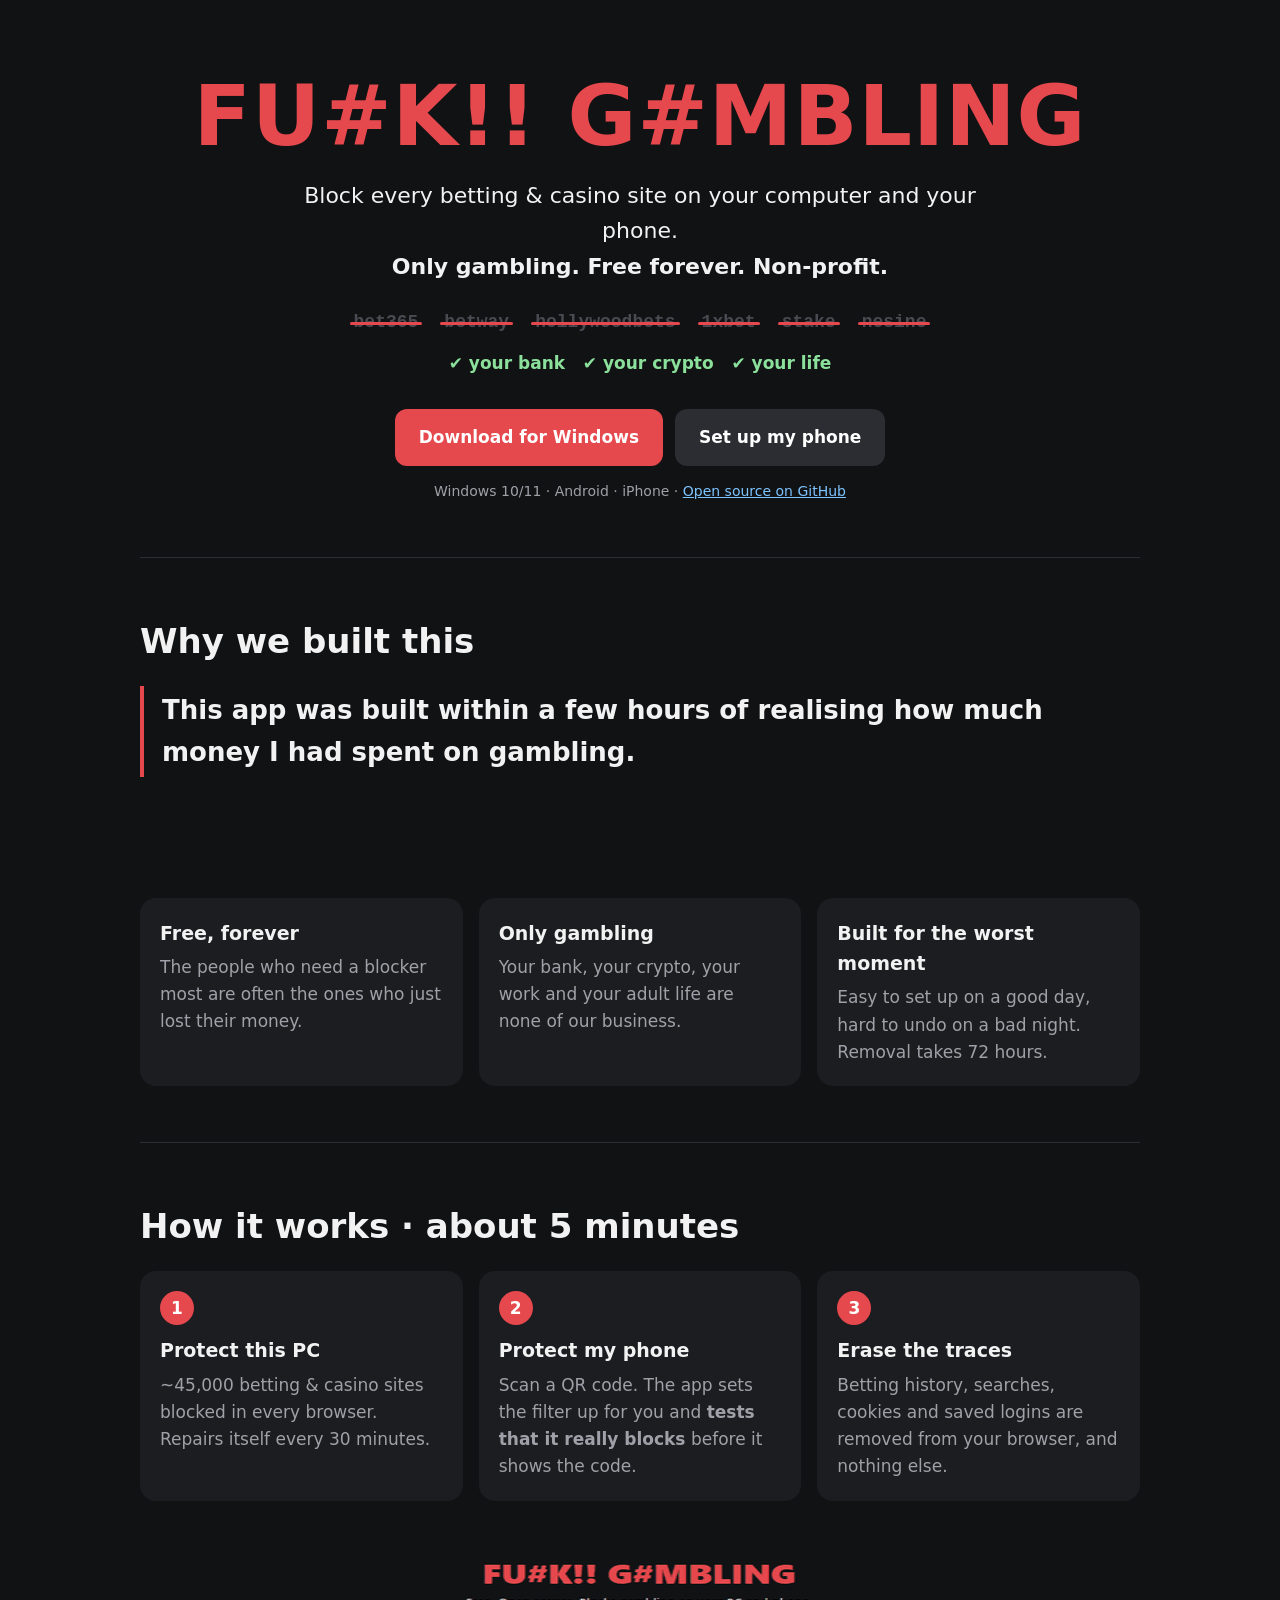
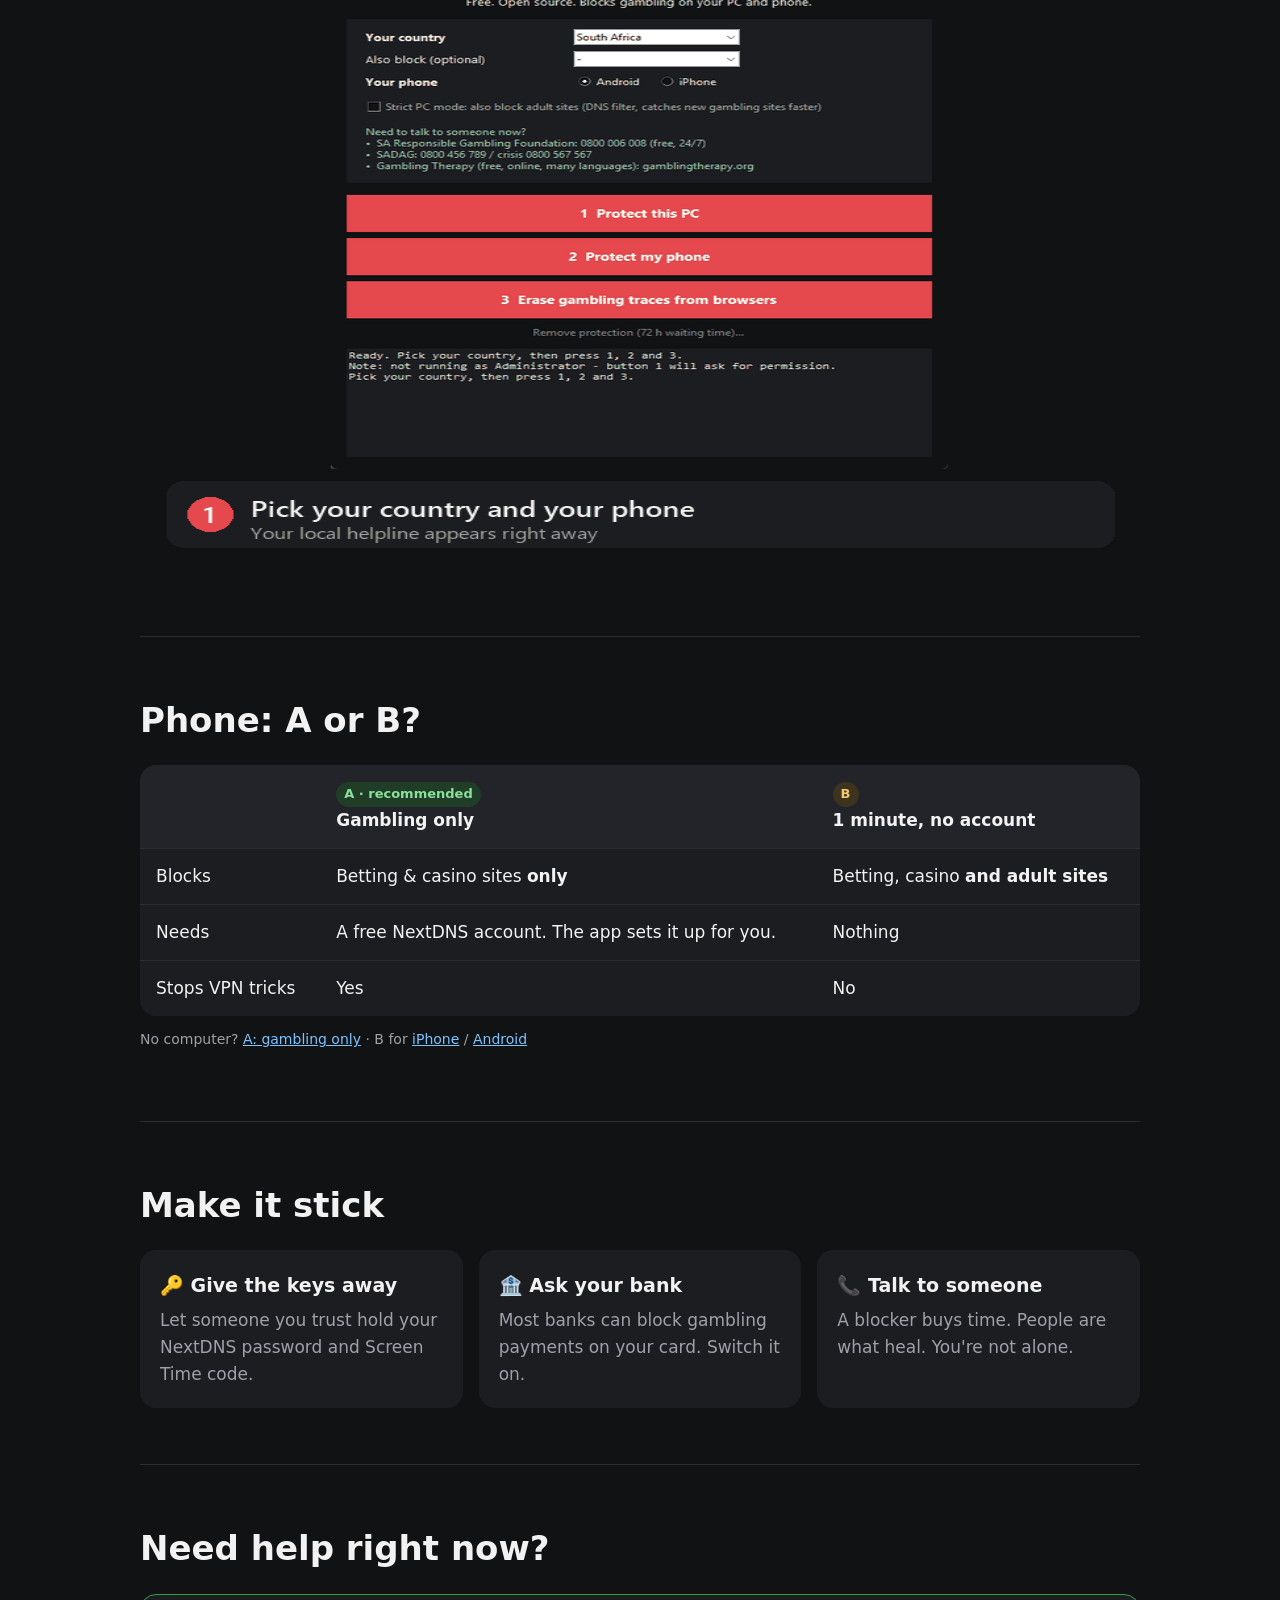
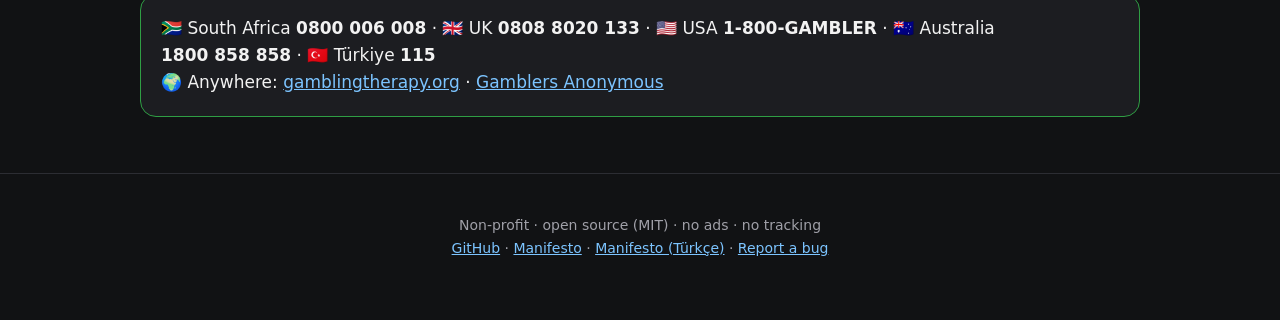
==== docs/index.html @ 83e42d25 "Animated README hero, demo GIF, landing page - docs/img/hero.svg: CSS-animated banner (sites crossed" ====
<!doctype html>
<html lang="en">
<head>
<meta charset="utf-8">
<meta name="viewport" content="width=device-width, initial-scale=1">
<title>FU#K!! G#MBLING – free gambling blocker</title>
<meta name="description" content="Block every betting and casino site on your computer and phone. Only gambling. Free forever. Non-profit. Open source.">
<meta property="og:title" content="FU#K!! G#MBLING – free gambling blocker">
<meta property="og:description" content="Only gambling is blocked. Free forever. Non-profit. Windows, Android, iPhone.">
<link rel="icon" href="img/icon.png">
<style>
  :root {
    --red:#e5484d; --red-d:#c13b40; --bg:#111214; --card:#1c1d21; --line:#2c2d33;
    --fg:#f2f2f2; --muted:#a0a0a8; --green:#8be09b;
    --ease-out: cubic-bezier(0.23, 1, 0.32, 1);
  }
  * { box-sizing:border-box; }
  html { scroll-behavior:smooth; }
  body { margin:0; background:var(--bg); color:var(--fg); font:17px/1.6 system-ui,-apple-system,"Segoe UI",Roboto,sans-serif; }
  a { color:#7cc4ff; }
  .wrap { max-width:1040px; margin:0 auto; padding:0 20px; }

  /* ---------- hero ---------- */
  .hero { text-align:center; padding:72px 0 40px; }
  .hero h1 { font:900 clamp(40px, 9vw, 84px)/1.05 "Segoe UI Black","Segoe UI",system-ui,sans-serif; color:var(--red); margin:0; letter-spacing:1px; }
  .hero .lead { font-size:clamp(18px, 2.6vw, 22px); color:var(--fg); margin:18px auto 6px; max-width:720px; }
  .sites { display:flex; flex-wrap:wrap; justify-content:center; gap:10px 26px; margin:28px 0 8px; font:600 18px ui-monospace,Consolas,monospace; color:#8b8b94; }
  .site { position:relative; }
  .site::after { content:""; position:absolute; left:-4px; right:-4px; top:52%; height:3px; border-radius:2px; background:var(--red);
                 transform:scaleX(0); transform-origin:left center; }
  .ok { color:var(--green); font-weight:600; margin:18px 0 0; }
  .cta { display:flex; gap:12px; justify-content:center; flex-wrap:wrap; margin:32px 0 6px; }
  .btn { display:inline-block; padding:15px 24px; border-radius:12px; font-weight:700; font-size:17px; text-decoration:none; color:#fff; background:var(--red);
         transition:transform 160ms var(--ease-out), background-color 160ms ease; }
  .btn.alt { background:#2c2d33; }
  .btn:active { transform:scale(0.97); }
  .small { color:var(--muted); font-size:14px; }

  /* hero entrance: stagger, played once on load */
  .enter { opacity:0; animation:rise 700ms var(--ease-out) forwards; }
  .hero h1.enter { animation-delay:80ms; }
  .hero .lead.enter { animation-delay:200ms; }
  .site.enter { animation:rise 600ms var(--ease-out) forwards, dim 400ms var(--ease-out) forwards; }
  .site:nth-child(1) { animation-delay:300ms, 1000ms; } .site:nth-child(1)::after { animation:cross 420ms var(--ease-out) 1000ms forwards; }
  .site:nth-child(2) { animation-delay:350ms, 1180ms; } .site:nth-child(2)::after { animation:cross 420ms var(--ease-out) 1180ms forwards; }
  .site:nth-child(3) { animation-delay:400ms, 1360ms; } .site:nth-child(3)::after { animation:cross 420ms var(--ease-out) 1360ms forwards; }
  .site:nth-child(4) { animation-delay:450ms, 1540ms; } .site:nth-child(4)::after { animation:cross 420ms var(--ease-out) 1540ms forwards; }
  .site:nth-child(5) { animation-delay:500ms, 1720ms; } .site:nth-child(5)::after { animation:cross 420ms var(--ease-out) 1720ms forwards; }
  .site:nth-child(6) { animation-delay:550ms, 1900ms; } .site:nth-child(6)::after { animation:cross 420ms var(--ease-out) 1900ms forwards; }
  .ok.enter { animation-delay:2150ms; }
  .cta.enter { animation-delay:2300ms; }
  @keyframes rise { from { opacity:0; transform:translateY(14px); } to { opacity:1; transform:none; } }
  @keyframes cross { to { transform:scaleX(1); } }
  @keyframes dim { to { color:#4a4a52; } }

  /* ---------- sections ---------- */
  section { padding:56px 0; border-top:1px solid var(--line); }
  h2 { font-size:clamp(26px, 4vw, 34px); margin:0 0 18px; }
  .quote { font-size:clamp(20px, 3vw, 26px); font-weight:700; border-left:4px solid var(--red); padding:4px 0 4px 18px; margin:0 0 22px; }
  .grid { display:grid; grid-template-columns:repeat(auto-fit, minmax(240px, 1fr)); gap:16px; }
  .card { background:var(--card); border-radius:16px; padding:20px; }
  .card h3 { margin:0 0 6px; font-size:19px; }
  .card p { margin:0; color:var(--muted); }
  .num { display:inline-grid; place-items:center; width:34px; height:34px; border-radius:50%; background:var(--red); color:#fff; font-weight:800; margin-bottom:10px; }
  .shot { width:100%; border-radius:14px; display:block; }
  table { width:100%; border-collapse:collapse; background:var(--card); border-radius:16px; overflow:hidden; }
  th, td { text-align:left; padding:14px 16px; border-bottom:1px solid var(--line); vertical-align:top; }
  th { background:#232429; }
  tr:last-child td { border-bottom:0; }
  .tag { display:inline-block; font-size:13px; font-weight:700; padding:2px 8px; border-radius:999px; }
  .tag.g { background:#1f3d27; color:var(--green); } .tag.y { background:#3d331f; color:#f0c96b; }
  .help { border:1px solid #2f9e44; }
  .help b { white-space:nowrap; }
  footer { padding:40px 0 60px; text-align:center; color:var(--muted); font-size:14px; border-top:1px solid var(--line); }

  /* scroll reveal: only when JS is on, so content never stays hidden */
  .js .reveal { opacity:0; transform:translateY(16px); transition:opacity 600ms var(--ease-out), transform 600ms var(--ease-out); }
  .js .reveal.seen { opacity:1; transform:none; }
  .js .grid .reveal:nth-child(2) { transition-delay:60ms; }
  .js .grid .reveal:nth-child(3) { transition-delay:120ms; }

  @media (hover:hover) and (pointer:fine) {
    .btn:hover { transform:translateY(-2px); background:var(--red-d); }
    .btn.alt:hover { background:#383a41; }
  }

  @media (prefers-reduced-motion: reduce) {
    html { scroll-behavior:auto; }
    .enter, .site.enter { animation:fade 300ms ease forwards; }
    .site { color:#4a4a52; }
    .site::after { transform:none; animation:none !important; }
    .js .reveal { transform:none; transition:opacity 300ms ease; }
    .btn, .btn:hover, .btn:active { transform:none; }
    @keyframes fade { from { opacity:0; } to { opacity:1; } }
  }
</style>
</head>
<body>
<script>document.documentElement.classList.add('js');</script>

<header class="hero wrap">
  <h1 class="enter">FU#K!! G#MBLING</h1>
  <p class="lead enter">Block every betting &amp; casino site on your computer and your phone.<br><b>Only gambling. Free forever. Non-profit.</b></p>
  <div class="sites" aria-label="Examples of blocked sites">
    <span class="site enter">bet365</span><span class="site enter">betway</span><span class="site enter">hollywoodbets</span>
    <span class="site enter">1xbet</span><span class="site enter">stake</span><span class="site enter">nesine</span>
  </div>
  <p class="ok enter">✔ your bank &nbsp; ✔ your crypto &nbsp; ✔ your life</p>
  <div class="cta enter">
    <a class="btn" href="https://github.com/Dengeninoglu/fuck-gambling/releases/latest/download/FuckGambling.exe">Download for Windows</a>
    <a class="btn alt" href="a/">Set up my phone</a>
  </div>
  <p class="small enter" style="animation-delay:2400ms">Windows 10/11 · Android · iPhone · <a href="https://github.com/Dengeninoglu/fuck-gambling">Open source on GitHub</a></p>
</header>

<main class="wrap">
  <section id="why">
    <h2 class="reveal">Why we built this</h2>
    <p class="quote reveal">This app was built within a few hours of realising how much money I had spent on gambling.</p>
    <p class="reveal">Betting companies have teams of engineers and psychologists whose only job is to keep you playing: bonuses, "free bets", notifications at 2 a.m., a new mirror site the day the old one gets blocked. The blockers that exist are either paid, or so strict that they block your bank and half the internet, so people switch them off.</p>
    <div class="grid">
      <div class="card reveal"><h3>Free, forever</h3><p>The people who need a blocker most are often the ones who just lost their money.</p></div>
      <div class="card reveal"><h3>Only gambling</h3><p>Your bank, your crypto, your work and your adult life are none of our business.</p></div>
      <div class="card reveal"><h3>Built for the worst moment</h3><p>Easy to set up on a good day, hard to undo on a bad night. Removal takes 72 hours.</p></div>
    </div>
  </section>

  <section id="how">
    <h2 class="reveal">How it works · about 5 minutes</h2>
    <div class="grid">
      <div class="card reveal"><span class="num">1</span><h3>Protect this PC</h3><p>~45,000 betting &amp; casino sites blocked in every browser. Repairs itself every 30 minutes.</p></div>
      <div class="card reveal"><span class="num">2</span><h3>Protect my phone</h3><p>Scan a QR code. The app sets the filter up for you and <b>tests that it really blocks</b> before it shows the code.</p></div>
      <div class="card reveal"><span class="num">3</span><h3>Erase the traces</h3><p>Betting history, searches, cookies and saved logins are removed from your browser, and nothing else.</p></div>
    </div>
    <p class="reveal" style="margin-top:22px"><img class="shot" src="img/demo.gif" alt="The app: pick your country, set up your phone, scan the QR code" loading="lazy" width="760" height="640"></p>
  </section>

  <section id="phone">
    <h2 class="reveal">Phone: A or B?</h2>
    <div class="reveal">
      <table>
        <tr><th></th><th><span class="tag g">A · recommended</span><br>Gambling only</th><th><span class="tag y">B</span><br>1 minute, no account</th></tr>
        <tr><td>Blocks</td><td>Betting &amp; casino sites <b>only</b></td><td>Betting, casino <b>and adult sites</b></td></tr>
        <tr><td>Needs</td><td>A free NextDNS account. The app sets it up for you.</td><td>Nothing</td></tr>
        <tr><td>Stops VPN tricks</td><td>Yes</td><td>No</td></tr>
      </table>
    </div>
    <p class="reveal small" style="margin-top:12px">No computer? <a href="a/">A: gambling only</a> · B for <a href="FuckGambling.mobileconfig">iPhone</a> / <a href="android/#b">Android</a></p>
  </section>

  <section id="stick">
    <h2 class="reveal">Make it stick</h2>
    <div class="grid">
      <div class="card reveal"><h3>🔑 Give the keys away</h3><p>Let someone you trust hold your NextDNS password and Screen Time code.</p></div>
      <div class="card reveal"><h3>🏦 Ask your bank</h3><p>Most banks can block gambling payments on your card. Switch it on.</p></div>
      <div class="card reveal"><h3>📞 Talk to someone</h3><p>A blocker buys time. People are what heal. You're not alone.</p></div>
    </div>
  </section>

  <section id="help">
    <h2 class="reveal">Need help right now?</h2>
    <div class="card help reveal">
      <p style="margin:0;color:var(--fg)">🇿🇦 South Africa <b>0800 006 008</b> · 🇬🇧 UK <b>0808 8020 133</b> · 🇺🇸 USA <b>1-800-GAMBLER</b> · 🇦🇺 Australia <b>1800 858 858</b> · 🇹🇷 Türkiye <b>115</b><br>
      🌍 Anywhere: <a href="https://www.gamblingtherapy.org">gamblingtherapy.org</a> · <a href="https://www.gamblersanonymous.org">Gamblers Anonymous</a></p>
    </div>
  </section>
</main>

<footer>
  <div class="wrap">
    Non-profit · open source (MIT) · no ads · no tracking<br>
    <a href="https://github.com/Dengeninoglu/fuck-gambling">GitHub</a> · <a href="https://github.com/Dengeninoglu/fuck-gambling/blob/main/MANIFESTO.md">Manifesto</a> · <a href="https://github.com/Dengeninoglu/fuck-gambling/blob/main/MANIFESTO.tr.md">Manifesto (Türkçe)</a> · <a href="https://github.com/Dengeninoglu/fuck-gambling/issues">Report a bug</a>
  </div>
</footer>

<script>
  (function () {
    var els = document.querySelectorAll('.reveal');
    if (!('IntersectionObserver' in window)) { els.forEach(function (e) { e.classList.add('seen'); }); return; }
    var io = new IntersectionObserver(function (entries) {
      entries.forEach(function (en) { if (en.isIntersecting) { en.target.classList.add('seen'); io.unobserve(en.target); } });
    }, { rootMargin: '0px 0px -10% 0px' });
    els.forEach(function (e) { io.observe(e); });
  })();
</script>
</body>
</html>
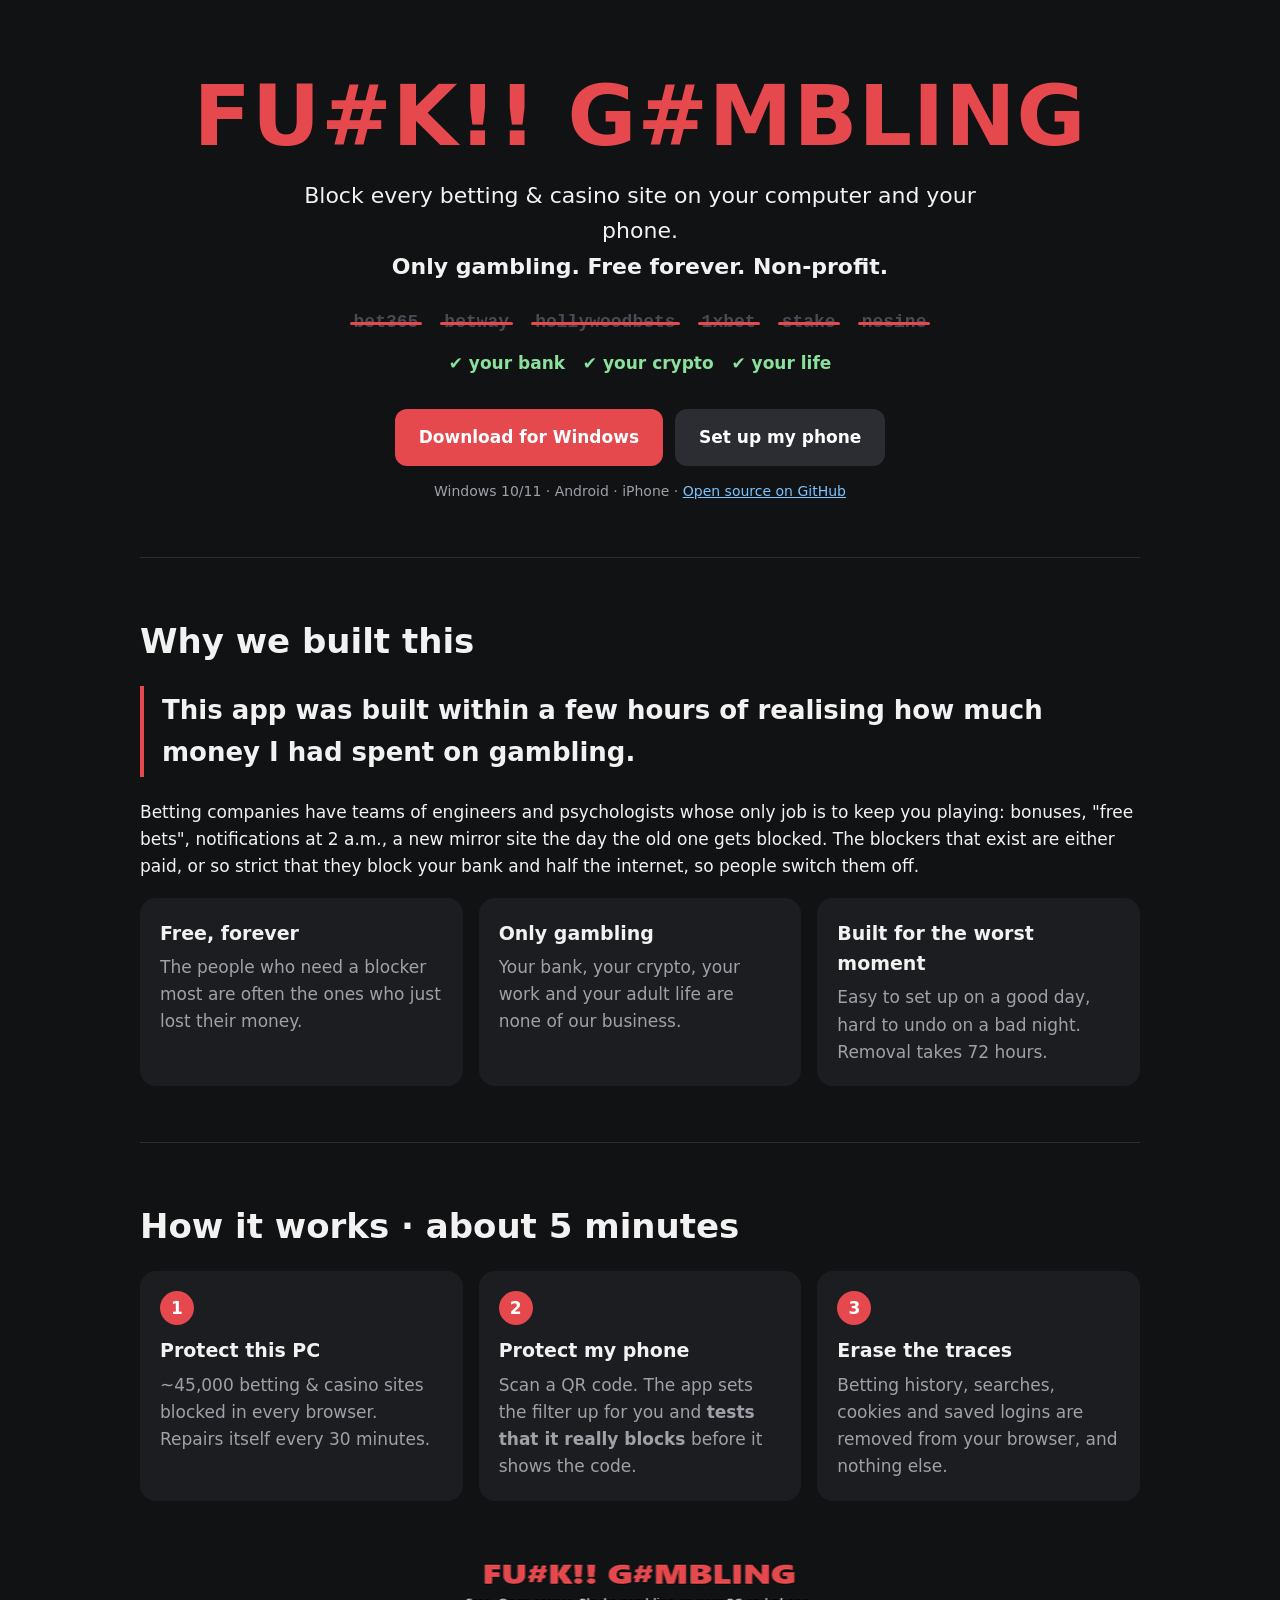
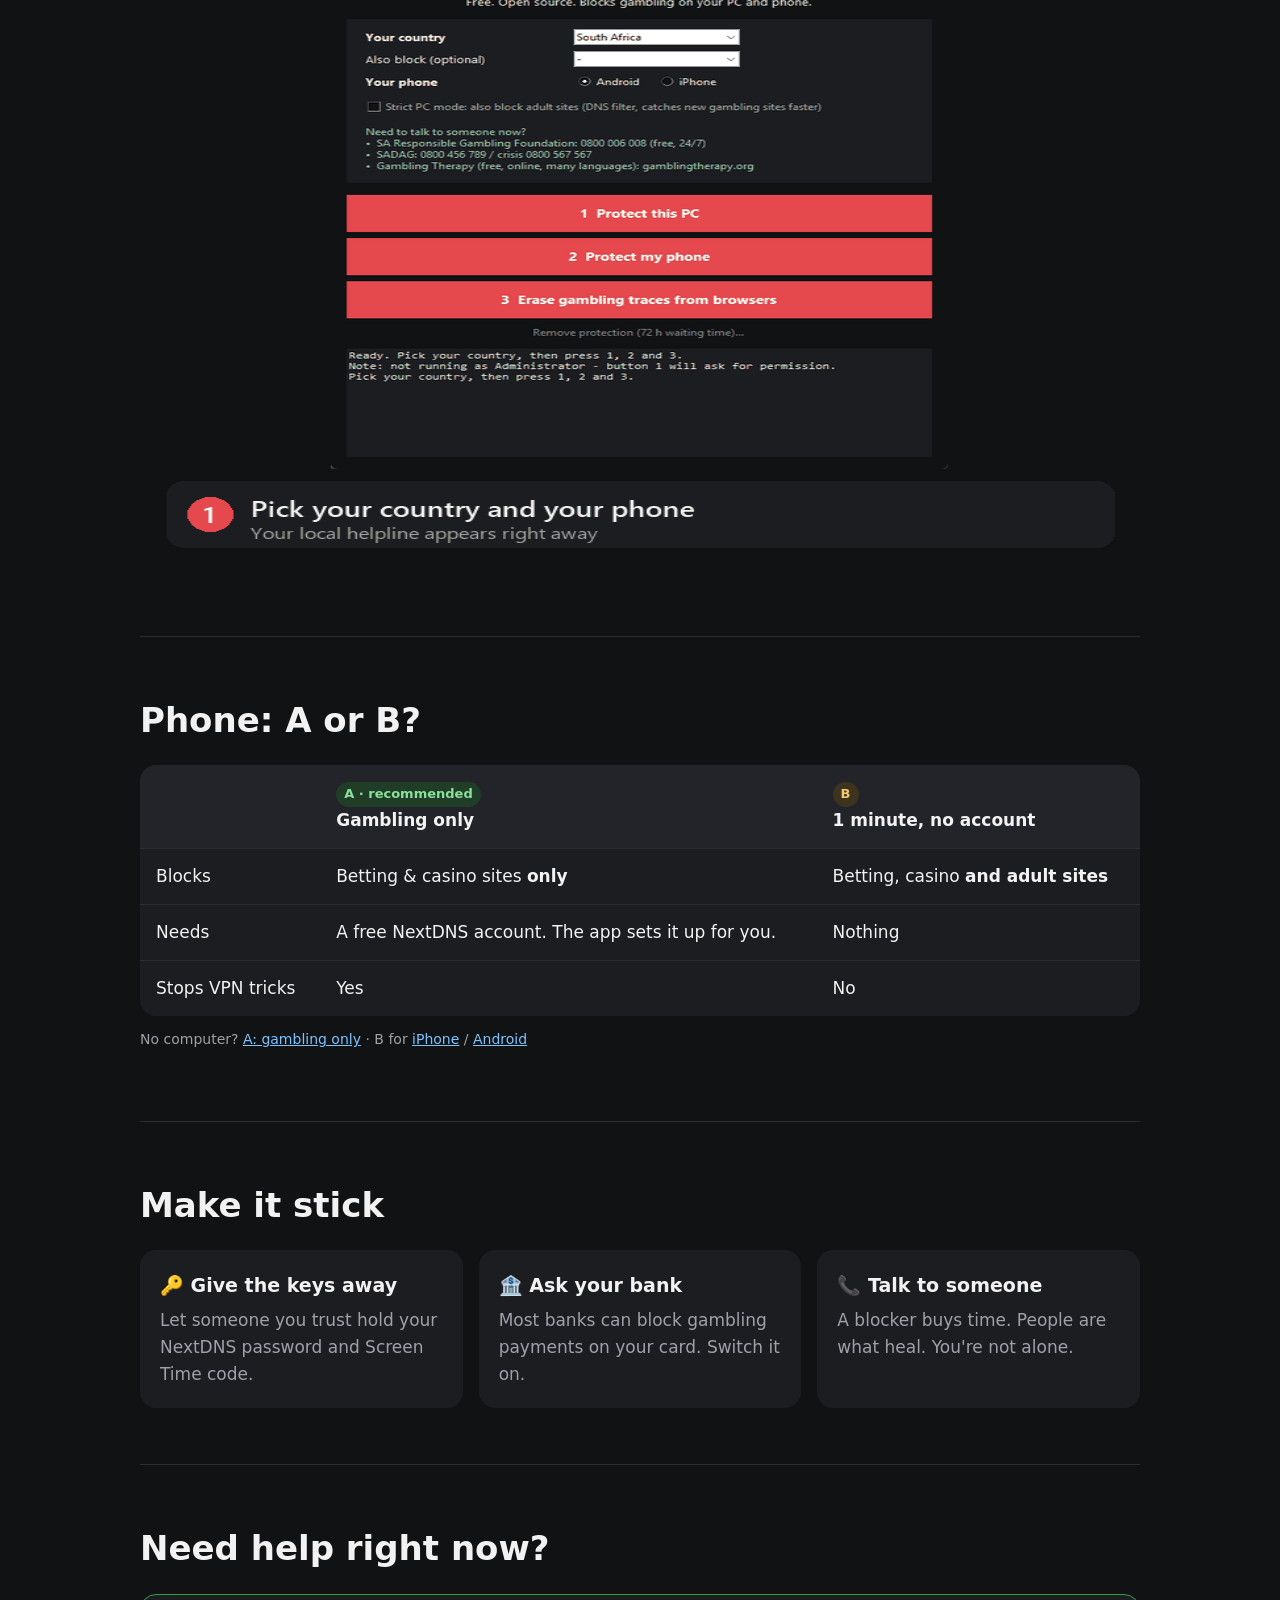
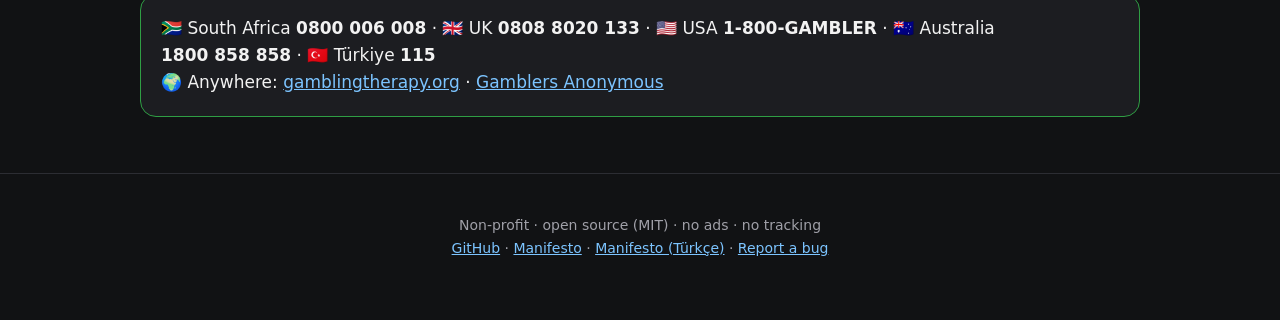
==== commit 6c92bdb1: "Landing page: robust scroll reveal (fast scroll and #anchors never leave content hidden) Co-Authored" ====
--- a/docs/index.html
+++ b/docs/index.html
@@ -175,12 +175,30 @@
 
 <script>
   (function () {
-    var els = document.querySelectorAll('.reveal');
-    if (!('IntersectionObserver' in window)) { els.forEach(function (e) { e.classList.add('seen'); }); return; }
-    var io = new IntersectionObserver(function (entries) {
-      entries.forEach(function (en) { if (en.isIntersecting) { en.target.classList.add('seen'); io.unobserve(en.target); } });
-    }, { rootMargin: '0px 0px -10% 0px' });
-    els.forEach(function (e) { io.observe(e); });
+    // Reveal anything that has reached (or been scrolled past) the lower part of the screen.
+    // Checking position on scroll, not only intersection, means a fast fling or an #anchor jump
+    // can never leave content hidden.
+    var pending = Array.prototype.slice.call(document.querySelectorAll('.reveal'));
+    var queued = false;
+    function check() {
+      queued = false;
+      var limit = window.innerHeight * 0.92;
+      pending = pending.filter(function (el) {
+        if (el.getBoundingClientRect().top < limit) { el.classList.add('seen'); return false; }
+        return true;
+      });
+      if (!pending.length) {
+        window.removeEventListener('scroll', onScroll);
+        window.removeEventListener('resize', onScroll);
+      }
+    }
+    function onScroll() { if (!queued) { queued = true; requestAnimationFrame(check); } }
+    window.addEventListener('scroll', onScroll, { passive: true });
+    window.addEventListener('resize', onScroll);
+    window.addEventListener('load', check);
+    check();
+    // safety net: never keep content hidden for long
+    setTimeout(function () { pending.forEach(function (el) { el.classList.add('seen'); }); }, 6000);
   })();
 </script>
 </body>
